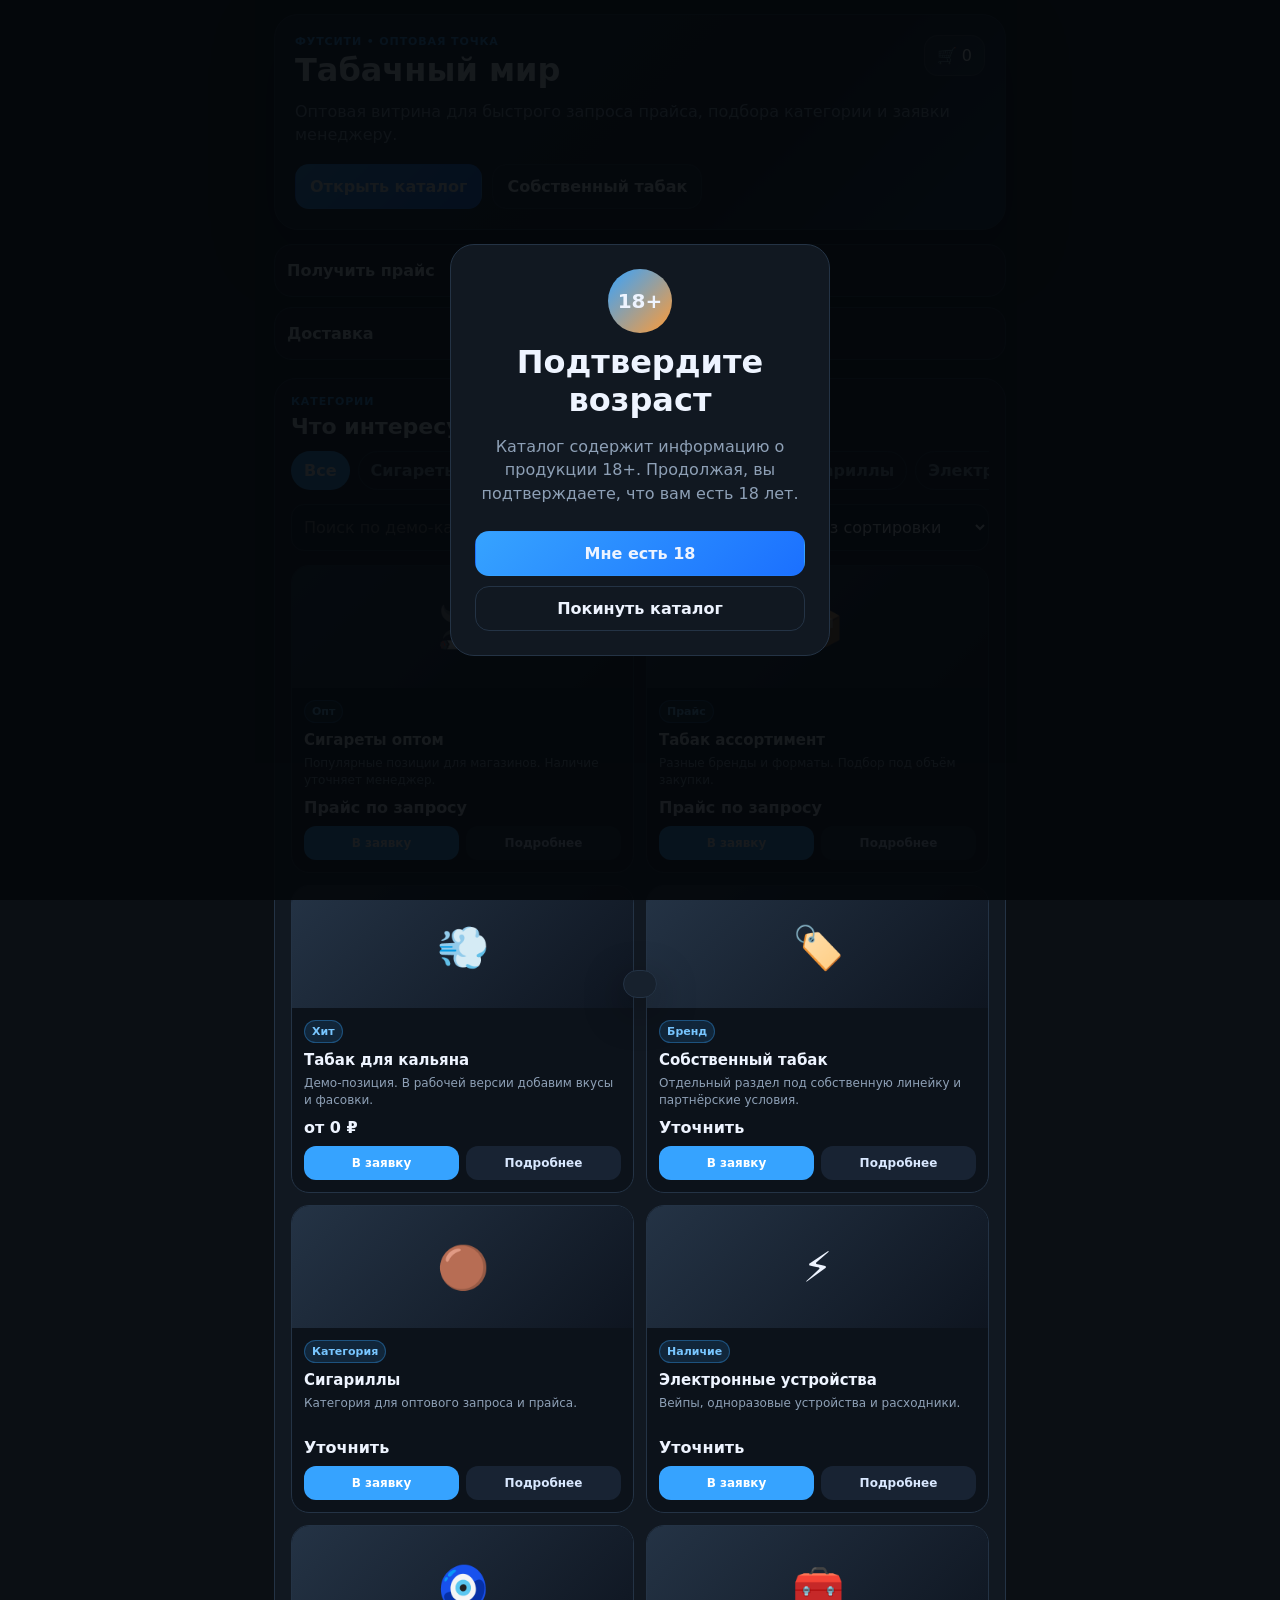
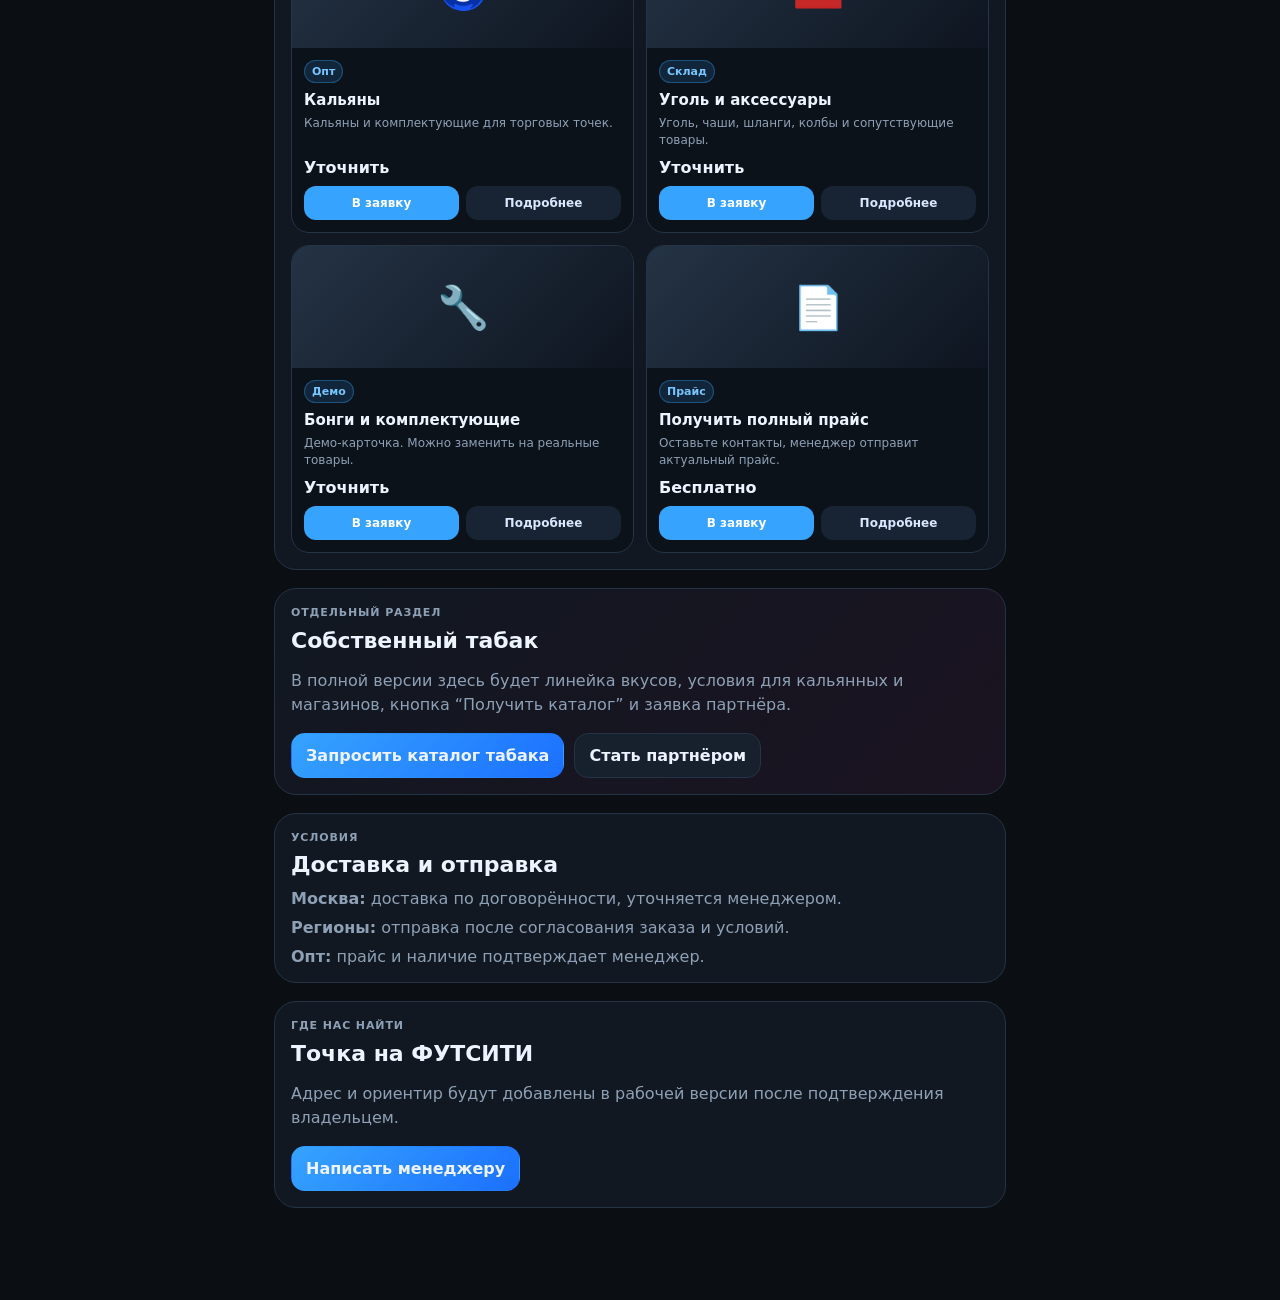
==== miniapp/index.html @ 757a0785 "Add files via upload" ====
<!doctype html>
<html lang="ru">
<head>
  <meta charset="utf-8" />
  <meta name="viewport" content="width=device-width, initial-scale=1, viewport-fit=cover" />
  <title>Табачный мир — демо бот-каталог</title>
  <link rel="stylesheet" href="assets/style.css" />
  <script src="https://telegram.org/js/telegram-web-app.js"></script>
</head>
<body>
  <div class="ageGate" id="ageGate">
    <div class="ageCard">
      <div class="logoMark">18+</div>
      <h1>Подтвердите возраст</h1>
      <p>Каталог содержит информацию о продукции 18+. Продолжая, вы подтверждаете, что вам есть 18 лет.</p>
      <button id="ageYes" class="btn primary">Мне есть 18</button>
      <button id="ageNo" class="btn ghost">Покинуть каталог</button>
    </div>
  </div>

  <main class="app">
    <header class="hero">
      <div class="topbar">
        <div>
          <p class="eyebrow">ФУТСИТИ • оптовая точка</p>
          <h1>Табачный мир</h1>
        </div>
        <button class="cartButton" id="openCart">🛒 <span id="cartCount">0</span></button>
      </div>
      <p class="heroText">Оптовая витрина для быстрого запроса прайса, подбора категории и заявки менеджеру.</p>
      <div class="heroActions">
        <button class="btn primary" data-scroll="catalog">Открыть каталог</button>
        <button class="btn" data-scroll="ownBrand">Собственный табак</button>
      </div>
    </header>

    <section class="quickGrid" aria-label="Быстрые действия">
      <button data-action="price">Получить прайс</button>
      <button data-action="order">Оптовый заказ</button>
      <button data-scroll="delivery">Доставка</button>
      <button data-scroll="address">Адрес ФУТСИТИ</button>
    </section>

    <section class="section" id="catalog">
      <div class="sectionHead">
        <div>
          <p class="eyebrow">Категории</p>
          <h2>Что интересует?</h2>
        </div>
      </div>
      <div class="chips" id="categoryChips"></div>
      <div class="searchRow">
        <input id="searchInput" placeholder="Поиск по демо-каталогу" />
        <select id="sortSelect">
          <option value="default">Без сортировки</option>
          <option value="priceAsc">Сначала дешевле</option>
          <option value="priceDesc">Сначала дороже</option>
        </select>
      </div>
      <div class="productGrid" id="productGrid"></div>
    </section>

    <section class="section brand" id="ownBrand">
      <p class="eyebrow">Отдельный раздел</p>
      <h2>Собственный табак</h2>
      <p>В полной версии здесь будет линейка вкусов, условия для кальянных и магазинов, кнопка “Получить каталог” и заявка партнёра.</p>
      <div class="brandActions">
        <button class="btn primary" data-action="brand">Запросить каталог табака</button>
        <button class="btn" data-action="partner">Стать партнёром</button>
      </div>
    </section>

    <section class="section info" id="delivery">
      <p class="eyebrow">Условия</p>
      <h2>Доставка и отправка</h2>
      <div class="infoList">
        <div><b>Москва:</b> доставка по договорённости, уточняется менеджером.</div>
        <div><b>Регионы:</b> отправка после согласования заказа и условий.</div>
        <div><b>Опт:</b> прайс и наличие подтверждает менеджер.</div>
      </div>
    </section>

    <section class="section info" id="address">
      <p class="eyebrow">Где нас найти</p>
      <h2>Точка на ФУТСИТИ</h2>
      <p>Адрес и ориентир будут добавлены в рабочей версии после подтверждения владельцем.</p>
      <button class="btn primary" data-action="manager">Написать менеджеру</button>
    </section>
  </main>

  <aside class="cartPanel" id="cartPanel" aria-hidden="true">
    <div class="cartHead">
      <h2>Заявка</h2>
      <button id="closeCart">×</button>
    </div>
    <div id="cartItems" class="cartItems"></div>
    <div class="cartEmpty" id="cartEmpty">Пока ничего не добавлено. Выберите товары или запросите прайс.</div>
    <form class="checkout" id="checkoutForm">
      <h3>Контакты для заявки</h3>
      <input name="name" placeholder="Имя" required />
      <input name="city" placeholder="Город" required />
      <input name="contact" placeholder="Telegram или телефон" required />
      <textarea name="comment" placeholder="Комментарий: объём, категория, доставка"></textarea>
      <button class="btn primary full" type="submit">Отправить заявку менеджеру</button>
      <p class="small">Демо: в Telegram Mini App заявка отправится боту. В браузере появится демо-уведомление.</p>
    </form>
  </aside>

  <div class="toast" id="toast"></div>
  <script src="assets/app.js"></script>
</body>
</html>
---- miniapp/assets/style.css ----
:root{
  --bg:#0b0f14;--panel:#111821;--panel2:#17212d;--text:#eef4ff;--muted:#8ea0b6;
  --accent:#36a3ff;--accent2:#ff9b36;--line:#243345;--danger:#ff5b5b;--ok:#34d399;
}
*{box-sizing:border-box}body{margin:0;background:var(--bg);color:var(--text);font-family:Inter,system-ui,-apple-system,Segoe UI,Arial,sans-serif}button,input,select,textarea{font:inherit}.app{max-width:760px;margin:0 auto;padding:14px 14px 92px}.hero{background:linear-gradient(135deg,#17212d,#0e1520 65%,#12314b);border:1px solid var(--line);border-radius:24px;padding:20px;box-shadow:0 20px 60px rgba(0,0,0,.35)}.topbar{display:flex;align-items:flex-start;justify-content:space-between;gap:12px}.eyebrow{margin:0 0 6px;color:var(--accent);text-transform:uppercase;letter-spacing:.08em;font-size:11px;font-weight:800}.hero h1{margin:0;font-size:32px;line-height:1}.heroText{color:var(--muted);line-height:1.45;margin:14px 0 18px}.heroActions,.brandActions{display:flex;gap:10px;flex-wrap:wrap}.btn{border:1px solid var(--line);background:var(--panel2);color:var(--text);padding:12px 14px;border-radius:14px;cursor:pointer;font-weight:700}.btn.primary{background:linear-gradient(135deg,var(--accent),#1b70ff);border-color:transparent}.btn.ghost{background:transparent}.btn.full{width:100%;margin-top:10px}.cartButton{border:1px solid rgba(255,255,255,.12);background:rgba(255,255,255,.08);color:#fff;border-radius:14px;padding:10px 12px;cursor:pointer}.quickGrid{display:grid;grid-template-columns:repeat(2,1fr);gap:10px;margin:14px 0}.quickGrid button{border:1px solid var(--line);background:var(--panel);color:var(--text);border-radius:18px;padding:16px 12px;text-align:left;font-weight:800;cursor:pointer}.section{margin-top:18px;background:var(--panel);border:1px solid var(--line);border-radius:22px;padding:16px}.section h2{margin:0 0 12px;font-size:22px}.sectionHead{display:flex;justify-content:space-between;align-items:flex-start}.chips{display:flex;gap:8px;overflow-x:auto;padding-bottom:10px}.chip{white-space:nowrap;border:1px solid var(--line);background:#0f1722;color:var(--muted);border-radius:999px;padding:9px 12px;cursor:pointer;font-weight:700}.chip.active{background:var(--accent);color:#fff;border-color:transparent}.searchRow{display:grid;grid-template-columns:1fr auto;gap:8px;margin:4px 0 14px}input,select,textarea{background:#0c121a;border:1px solid var(--line);color:var(--text);border-radius:13px;padding:12px;outline:none;min-width:0}textarea{min-height:82px;resize:vertical}.productGrid{display:grid;grid-template-columns:repeat(2,1fr);gap:12px}.card{background:#0c121a;border:1px solid var(--line);border-radius:18px;overflow:hidden}.thumb{height:122px;background:linear-gradient(135deg,#243345,#0e1520);display:flex;align-items:center;justify-content:center;font-size:42px}.cardBody{padding:12px}.badge{display:inline-flex;background:rgba(54,163,255,.14);color:#78c6ff;border:1px solid rgba(54,163,255,.35);padding:4px 7px;border-radius:999px;font-size:11px;font-weight:800;margin-bottom:8px}.card h3{font-size:15px;margin:0 0 6px}.desc{color:var(--muted);font-size:12px;line-height:1.35;min-height:34px}.price{font-weight:900;margin:9px 0}.cardActions{display:flex;gap:7px}.cardActions button{flex:1;border:0;border-radius:12px;padding:10px 8px;cursor:pointer;font-size:12px;font-weight:800}.add{background:var(--accent);color:#fff}.details{background:#182333;color:#d9e8ff}.brand{background:linear-gradient(135deg,#111821,#1b1321)}.brand p,.info p{color:var(--muted);line-height:1.5}.infoList{display:grid;gap:10px;color:var(--muted)}.cartPanel{position:fixed;right:0;top:0;bottom:0;width:min(420px,100%);background:#0b0f14;border-left:1px solid var(--line);z-index:20;transform:translateX(100%);transition:.25s ease;padding:16px;display:flex;flex-direction:column}.cartPanel.open{transform:translateX(0)}.cartHead{display:flex;justify-content:space-between;align-items:center;border-bottom:1px solid var(--line);padding-bottom:12px}.cartHead h2{margin:0}.cartHead button{background:transparent;border:0;color:#fff;font-size:32px;cursor:pointer}.cartItems{display:grid;gap:10px;margin:12px 0}.cartItem{display:grid;grid-template-columns:1fr auto;gap:8px;background:var(--panel);border:1px solid var(--line);border-radius:14px;padding:12px}.cartItem b{font-size:14px}.cartItem small{color:var(--muted)}.cartItem button{background:#24151a;color:#ff9a9a;border:1px solid #4a2530;border-radius:10px;cursor:pointer}.cartEmpty{color:var(--muted);border:1px dashed var(--line);border-radius:14px;padding:16px;text-align:center;margin:14px 0}.checkout{margin-top:auto;border-top:1px solid var(--line);padding-top:14px;display:grid;gap:9px}.checkout h3{margin:0}.small{color:var(--muted);font-size:12px;line-height:1.35}.toast{position:fixed;left:50%;bottom:22px;transform:translateX(-50%) translateY(120px);background:#17212d;border:1px solid var(--line);color:#fff;padding:13px 16px;border-radius:14px;z-index:30;box-shadow:0 12px 40px rgba(0,0,0,.4);transition:.25s ease;max-width:92%;text-align:center}.toast.show{transform:translateX(-50%) translateY(0)}.ageGate{position:fixed;inset:0;background:rgba(4,7,10,.92);z-index:50;display:flex;align-items:center;justify-content:center;padding:20px}.ageGate.hidden{display:none}.ageCard{max-width:380px;background:var(--panel);border:1px solid var(--line);border-radius:24px;padding:24px;text-align:center}.logoMark{margin:0 auto 10px;width:64px;height:64px;border-radius:50%;background:linear-gradient(135deg,var(--accent),var(--accent2));display:grid;place-items:center;font-weight:900;font-size:20px}.ageCard h1{margin:0 0 10px}.ageCard p{color:var(--muted);line-height:1.45}.ageCard .btn{width:100%;margin-top:10px}@media(max-width:520px){.app{padding:10px 10px 90px}.hero{border-radius:20px;padding:16px}.hero h1{font-size:27px}.productGrid{gap:9px}.thumb{height:105px}.cardBody{padding:10px}.searchRow{grid-template-columns:1fr}.quickGrid{gap:8px}.section{padding:13px;border-radius:18px}}
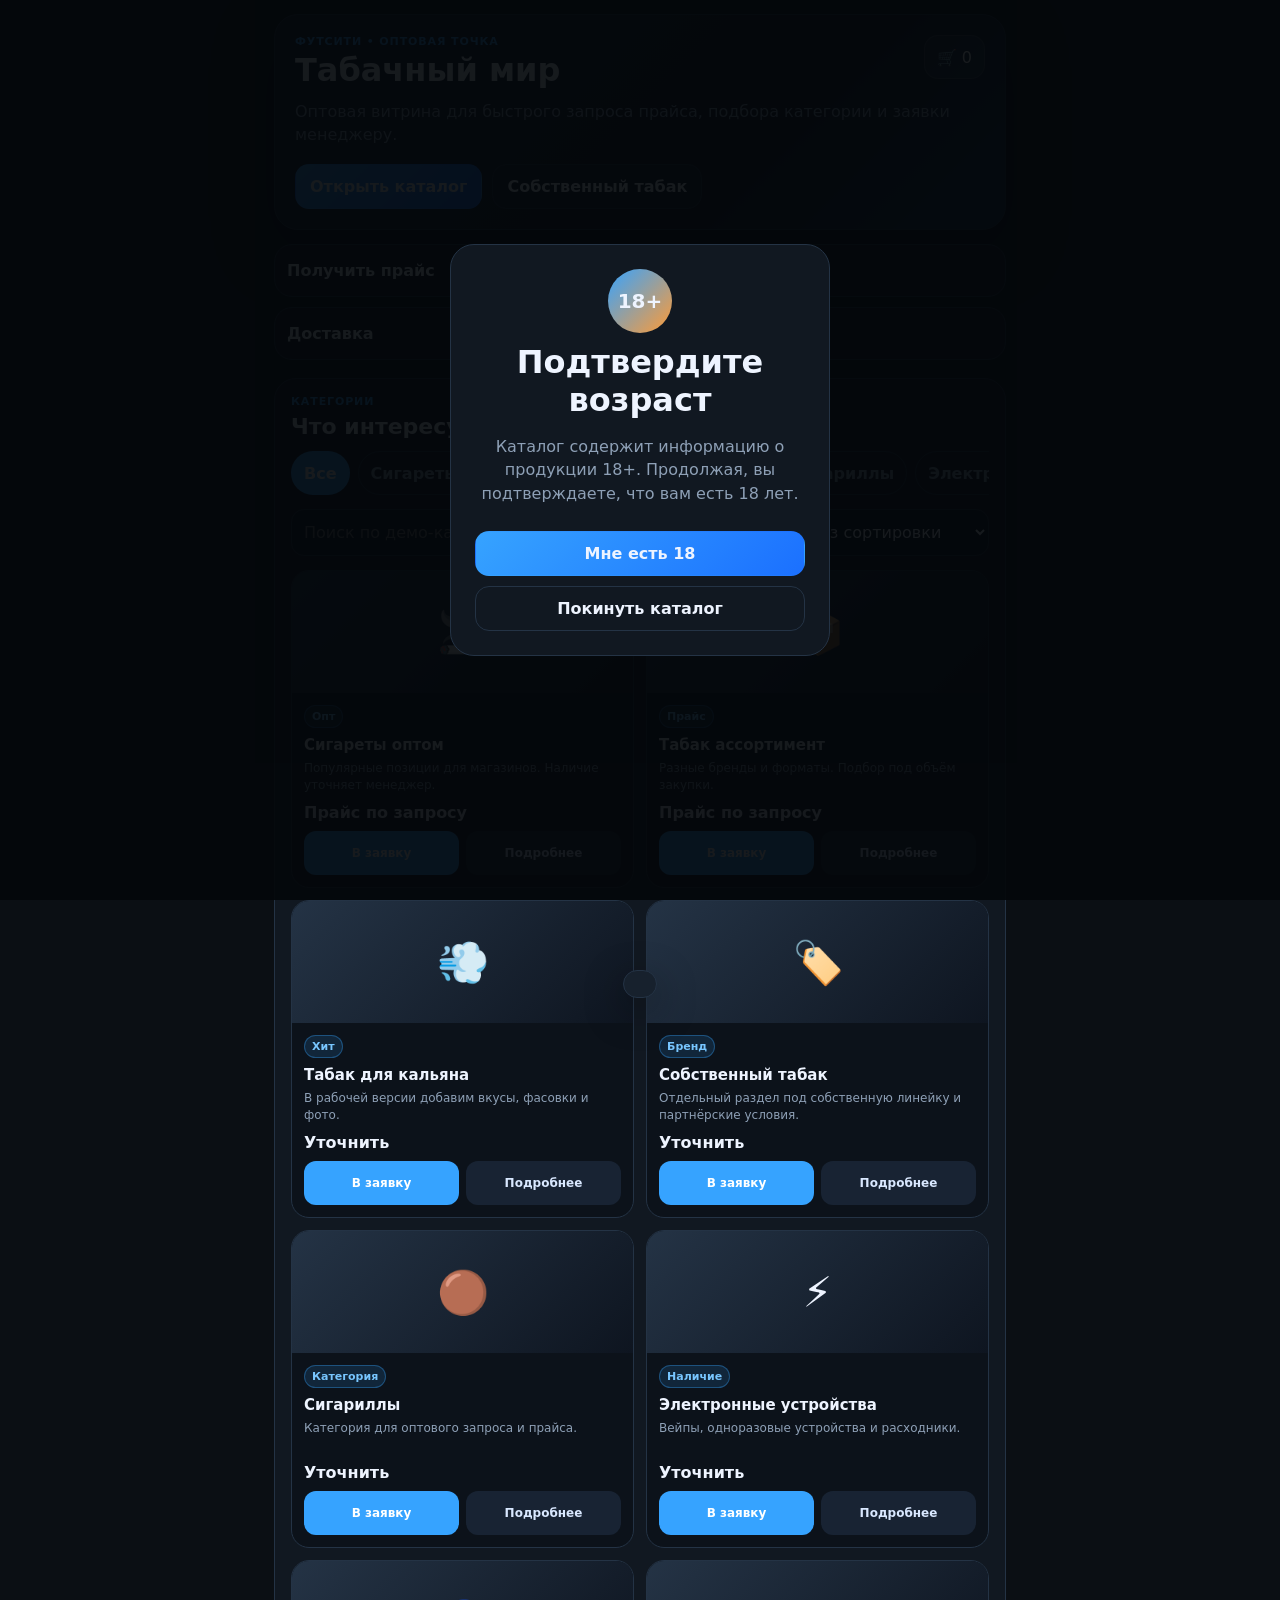
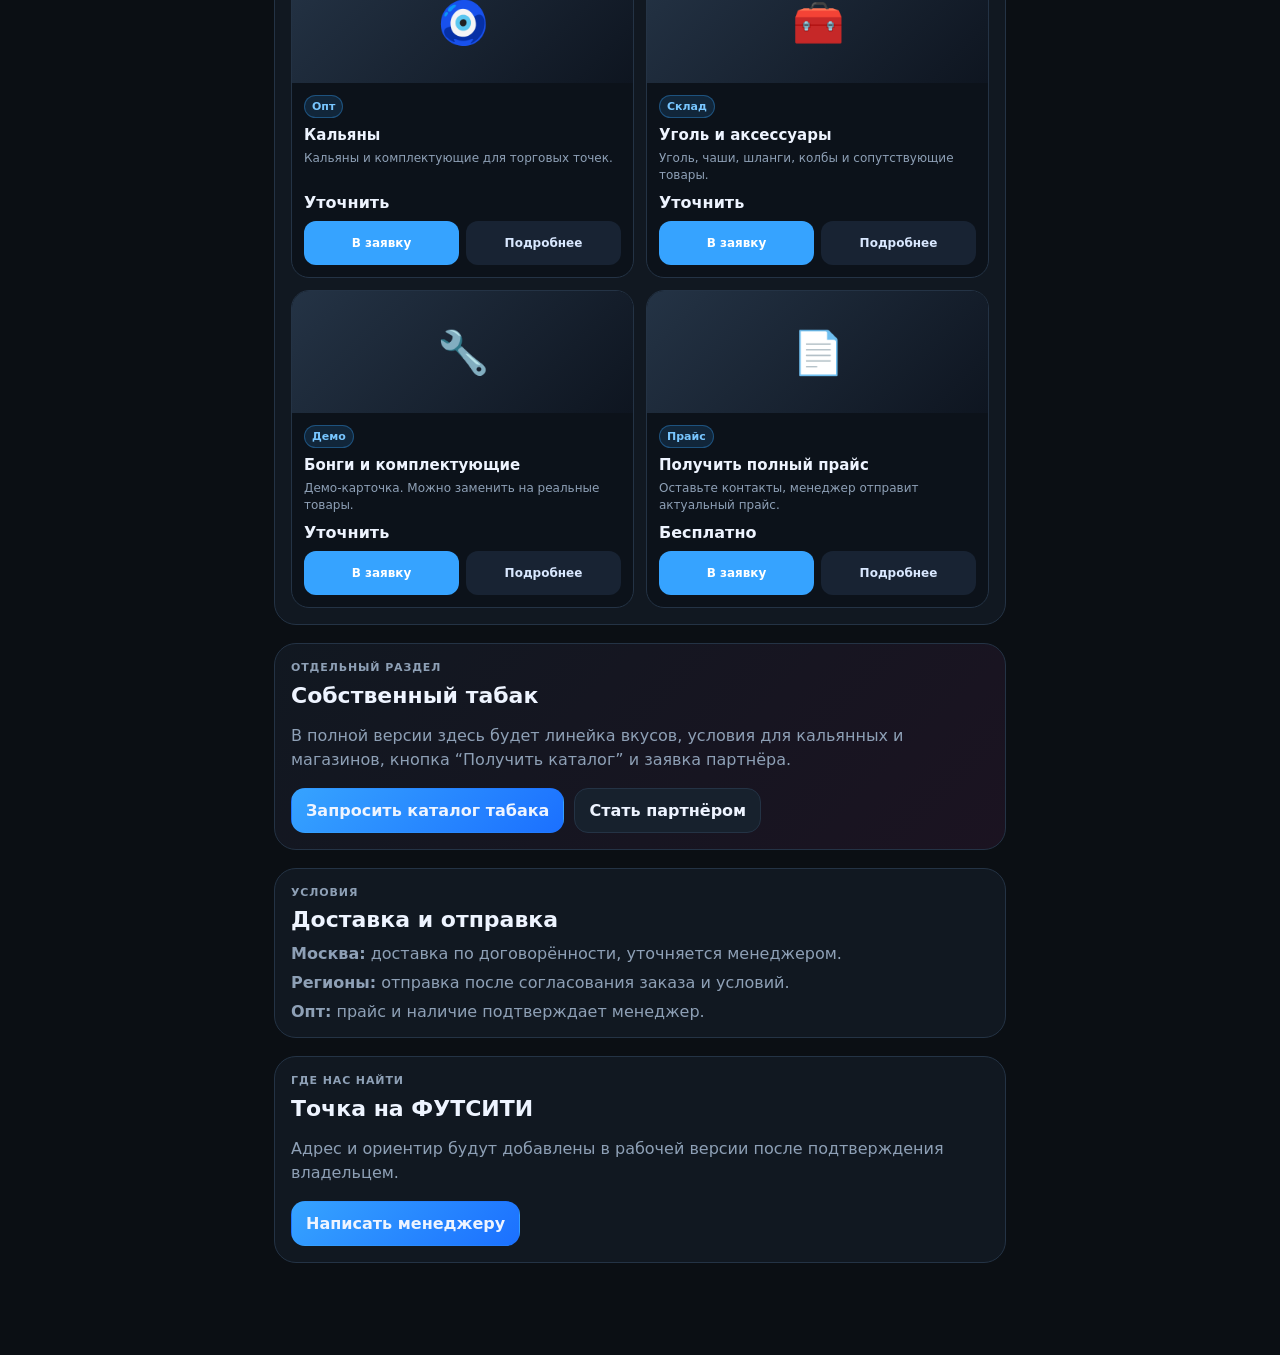
==== commit 5f4df82b: "replace full vercel build" ====
--- a/miniapp/index.html
+++ b/miniapp/index.html
@@ -2,7 +2,7 @@
 <html lang="ru">
 <head>
   <meta charset="utf-8" />
-  <meta name="viewport" content="width=device-width, initial-scale=1, viewport-fit=cover" />
+  <meta name="viewport" content="width=device-width, initial-scale=1, maximum-scale=1, viewport-fit=cover" />
   <title>Табачный мир — демо бот-каталог</title>
   <link rel="stylesheet" href="assets/style.css" />
   <script src="https://telegram.org/js/telegram-web-app.js"></script>
@@ -50,7 +50,7 @@
       </div>
       <div class="chips" id="categoryChips"></div>
       <div class="searchRow">
-        <input id="searchInput" placeholder="Поиск по демо-каталогу" />
+        <input id="searchInput" placeholder="Поиск по демо-каталогу" autocomplete="off" enterkeyhint="search" />
         <select id="sortSelect">
           <option value="default">Без сортировки</option>
           <option value="priceAsc">Сначала дешевле</option>
@@ -97,15 +97,17 @@
     <div class="cartEmpty" id="cartEmpty">Пока ничего не добавлено. Выберите товары или запросите прайс.</div>
     <form class="checkout" id="checkoutForm">
       <h3>Контакты для заявки</h3>
-      <input name="name" placeholder="Имя" required />
-      <input name="city" placeholder="Город" required />
-      <input name="contact" placeholder="Telegram или телефон" required />
-      <textarea name="comment" placeholder="Комментарий: объём, категория, доставка"></textarea>
+      <input name="name" placeholder="Имя" autocomplete="name" enterkeyhint="next" required />
+      <input name="city" placeholder="Город" autocomplete="address-level2" enterkeyhint="next" required />
+      <input name="contact" placeholder="Telegram или телефон" autocomplete="tel" inputmode="text" enterkeyhint="next" required />
+      <textarea name="comment" placeholder="Комментарий: объём, категория, доставка" enterkeyhint="done"></textarea>
+      <button class="btn subtle keyboardHide" id="keyboardHide" type="button">Скрыть клавиатуру</button>
       <button class="btn primary full" type="submit">Отправить заявку менеджеру</button>
       <p class="small">Демо: в Telegram Mini App заявка отправится боту. В браузере появится демо-уведомление.</p>
     </form>
   </aside>
 
+  <button class="keyboardDone" id="keyboardDone" type="button">Готово</button>
   <div class="toast" id="toast"></div>
   <script src="assets/app.js"></script>
 </body>
--- a/miniapp/assets/style.css
+++ b/miniapp/assets/style.css
@@ -3,3 +3,64 @@
   --accent:#36a3ff;--accent2:#ff9b36;--line:#243345;--danger:#ff5b5b;--ok:#34d399;
 }
 *{box-sizing:border-box}body{margin:0;background:var(--bg);color:var(--text);font-family:Inter,system-ui,-apple-system,Segoe UI,Arial,sans-serif}button,input,select,textarea{font:inherit}.app{max-width:760px;margin:0 auto;padding:14px 14px 92px}.hero{background:linear-gradient(135deg,#17212d,#0e1520 65%,#12314b);border:1px solid var(--line);border-radius:24px;padding:20px;box-shadow:0 20px 60px rgba(0,0,0,.35)}.topbar{display:flex;align-items:flex-start;justify-content:space-between;gap:12px}.eyebrow{margin:0 0 6px;color:var(--accent);text-transform:uppercase;letter-spacing:.08em;font-size:11px;font-weight:800}.hero h1{margin:0;font-size:32px;line-height:1}.heroText{color:var(--muted);line-height:1.45;margin:14px 0 18px}.heroActions,.brandActions{display:flex;gap:10px;flex-wrap:wrap}.btn{border:1px solid var(--line);background:var(--panel2);color:var(--text);padding:12px 14px;border-radius:14px;cursor:pointer;font-weight:700}.btn.primary{background:linear-gradient(135deg,var(--accent),#1b70ff);border-color:transparent}.btn.ghost{background:transparent}.btn.full{width:100%;margin-top:10px}.cartButton{border:1px solid rgba(255,255,255,.12);background:rgba(255,255,255,.08);color:#fff;border-radius:14px;padding:10px 12px;cursor:pointer}.quickGrid{display:grid;grid-template-columns:repeat(2,1fr);gap:10px;margin:14px 0}.quickGrid button{border:1px solid var(--line);background:var(--panel);color:var(--text);border-radius:18px;padding:16px 12px;text-align:left;font-weight:800;cursor:pointer}.section{margin-top:18px;background:var(--panel);border:1px solid var(--line);border-radius:22px;padding:16px}.section h2{margin:0 0 12px;font-size:22px}.sectionHead{display:flex;justify-content:space-between;align-items:flex-start}.chips{display:flex;gap:8px;overflow-x:auto;padding-bottom:10px}.chip{white-space:nowrap;border:1px solid var(--line);background:#0f1722;color:var(--muted);border-radius:999px;padding:9px 12px;cursor:pointer;font-weight:700}.chip.active{background:var(--accent);color:#fff;border-color:transparent}.searchRow{display:grid;grid-template-columns:1fr auto;gap:8px;margin:4px 0 14px}input,select,textarea{background:#0c121a;border:1px solid var(--line);color:var(--text);border-radius:13px;padding:12px;outline:none;min-width:0}textarea{min-height:82px;resize:vertical}.productGrid{display:grid;grid-template-columns:repeat(2,1fr);gap:12px}.card{background:#0c121a;border:1px solid var(--line);border-radius:18px;overflow:hidden}.thumb{height:122px;background:linear-gradient(135deg,#243345,#0e1520);display:flex;align-items:center;justify-content:center;font-size:42px}.cardBody{padding:12px}.badge{display:inline-flex;background:rgba(54,163,255,.14);color:#78c6ff;border:1px solid rgba(54,163,255,.35);padding:4px 7px;border-radius:999px;font-size:11px;font-weight:800;margin-bottom:8px}.card h3{font-size:15px;margin:0 0 6px}.desc{color:var(--muted);font-size:12px;line-height:1.35;min-height:34px}.price{font-weight:900;margin:9px 0}.cardActions{display:flex;gap:7px}.cardActions button{flex:1;border:0;border-radius:12px;padding:10px 8px;cursor:pointer;font-size:12px;font-weight:800}.add{background:var(--accent);color:#fff}.details{background:#182333;color:#d9e8ff}.brand{background:linear-gradient(135deg,#111821,#1b1321)}.brand p,.info p{color:var(--muted);line-height:1.5}.infoList{display:grid;gap:10px;color:var(--muted)}.cartPanel{position:fixed;right:0;top:0;bottom:0;width:min(420px,100%);background:#0b0f14;border-left:1px solid var(--line);z-index:20;transform:translateX(100%);transition:.25s ease;padding:16px;display:flex;flex-direction:column}.cartPanel.open{transform:translateX(0)}.cartHead{display:flex;justify-content:space-between;align-items:center;border-bottom:1px solid var(--line);padding-bottom:12px}.cartHead h2{margin:0}.cartHead button{background:transparent;border:0;color:#fff;font-size:32px;cursor:pointer}.cartItems{display:grid;gap:10px;margin:12px 0}.cartItem{display:grid;grid-template-columns:1fr auto;gap:8px;background:var(--panel);border:1px solid var(--line);border-radius:14px;padding:12px}.cartItem b{font-size:14px}.cartItem small{color:var(--muted)}.cartItem button{background:#24151a;color:#ff9a9a;border:1px solid #4a2530;border-radius:10px;cursor:pointer}.cartEmpty{color:var(--muted);border:1px dashed var(--line);border-radius:14px;padding:16px;text-align:center;margin:14px 0}.checkout{margin-top:auto;border-top:1px solid var(--line);padding-top:14px;display:grid;gap:9px}.checkout h3{margin:0}.small{color:var(--muted);font-size:12px;line-height:1.35}.toast{position:fixed;left:50%;bottom:22px;transform:translateX(-50%) translateY(120px);background:#17212d;border:1px solid var(--line);color:#fff;padding:13px 16px;border-radius:14px;z-index:30;box-shadow:0 12px 40px rgba(0,0,0,.4);transition:.25s ease;max-width:92%;text-align:center}.toast.show{transform:translateX(-50%) translateY(0)}.ageGate{position:fixed;inset:0;background:rgba(4,7,10,.92);z-index:50;display:flex;align-items:center;justify-content:center;padding:20px}.ageGate.hidden{display:none}.ageCard{max-width:380px;background:var(--panel);border:1px solid var(--line);border-radius:24px;padding:24px;text-align:center}.logoMark{margin:0 auto 10px;width:64px;height:64px;border-radius:50%;background:linear-gradient(135deg,var(--accent),var(--accent2));display:grid;place-items:center;font-weight:900;font-size:20px}.ageCard h1{margin:0 0 10px}.ageCard p{color:var(--muted);line-height:1.45}.ageCard .btn{width:100%;margin-top:10px}@media(max-width:520px){.app{padding:10px 10px 90px}.hero{border-radius:20px;padding:16px}.hero h1{font-size:27px}.productGrid{gap:9px}.thumb{height:105px}.cardBody{padding:10px}.searchRow{grid-template-columns:1fr}.quickGrid{gap:8px}.section{padding:13px;border-radius:18px}}
+
+/* Owner-ready mobile fixes */
+html, body{
+  min-height:100%;
+  overscroll-behavior:none;
+  -webkit-text-size-adjust:100%;
+  touch-action:manipulation;
+}
+button{ -webkit-tap-highlight-color:transparent; }
+button:disabled{opacity:.65;cursor:not-allowed}
+.btn.subtle{background:#0f1722;border-color:var(--line);color:var(--muted)}
+.keyboardHide{display:none;margin-top:2px}
+.keyboardDone{
+  position:fixed;
+  right:14px;
+  bottom:calc(14px + env(safe-area-inset-bottom));
+  z-index:80;
+  border:1px solid rgba(255,255,255,.16);
+  background:linear-gradient(135deg,var(--accent),#1b70ff);
+  color:#fff;
+  border-radius:999px;
+  padding:12px 18px;
+  font-weight:900;
+  box-shadow:0 12px 40px rgba(0,0,0,.45);
+  transform:translateY(110px);
+  opacity:0;
+  pointer-events:none;
+  transition:.2s ease;
+}
+.keyboardDone.show{transform:translateY(0);opacity:1;pointer-events:auto}
+.cartPanel{
+  height:100dvh;
+  max-height:100dvh;
+  overflow-y:auto;
+  -webkit-overflow-scrolling:touch;
+  padding-bottom:calc(18px + env(safe-area-inset-bottom));
+}
+.cartPanel.open{box-shadow:-18px 0 60px rgba(0,0,0,.45)}
+.cartItems{flex:0 0 auto}.cartEmpty{flex:0 0 auto}
+.checkout{margin-top:12px;padding-bottom:calc(8px + env(safe-area-inset-bottom));flex:0 0 auto}
+.checkout input,.checkout textarea,.searchRow input,.searchRow select{font-size:16px}
+.checkout input:focus,.checkout textarea:focus,.searchRow input:focus,.searchRow select:focus{
+  border-color:rgba(54,163,255,.9);
+  box-shadow:0 0 0 3px rgba(54,163,255,.14);
+}
+body.cart-open{overflow:hidden}
+body.keyboard-open .keyboardHide{display:block}
+body.keyboard-open .toast{bottom:calc(68px + env(safe-area-inset-bottom))}
+.cardActions button,.quickGrid button,.btn,.chip,.cartButton{min-height:44px}
+
+@media(max-width:520px){
+  .cartPanel{width:100%;border-left:0;border-radius:20px 20px 0 0;top:0;left:0;right:0;}
+  .cartHead{position:sticky;top:0;background:#0b0f14;z-index:2;padding-top:4px}
+  .checkout{gap:10px}
+  .checkout h3{font-size:17px}
+  .checkout input,.checkout textarea{padding:14px 12px;border-radius:14px}
+  .btn.full{padding:15px 14px}
+  .keyboardDone{right:12px;bottom:calc(12px + env(safe-area-inset-bottom))}
+  .productGrid{grid-template-columns:1fr 1fr}
+  .desc{min-height:auto}
+}
